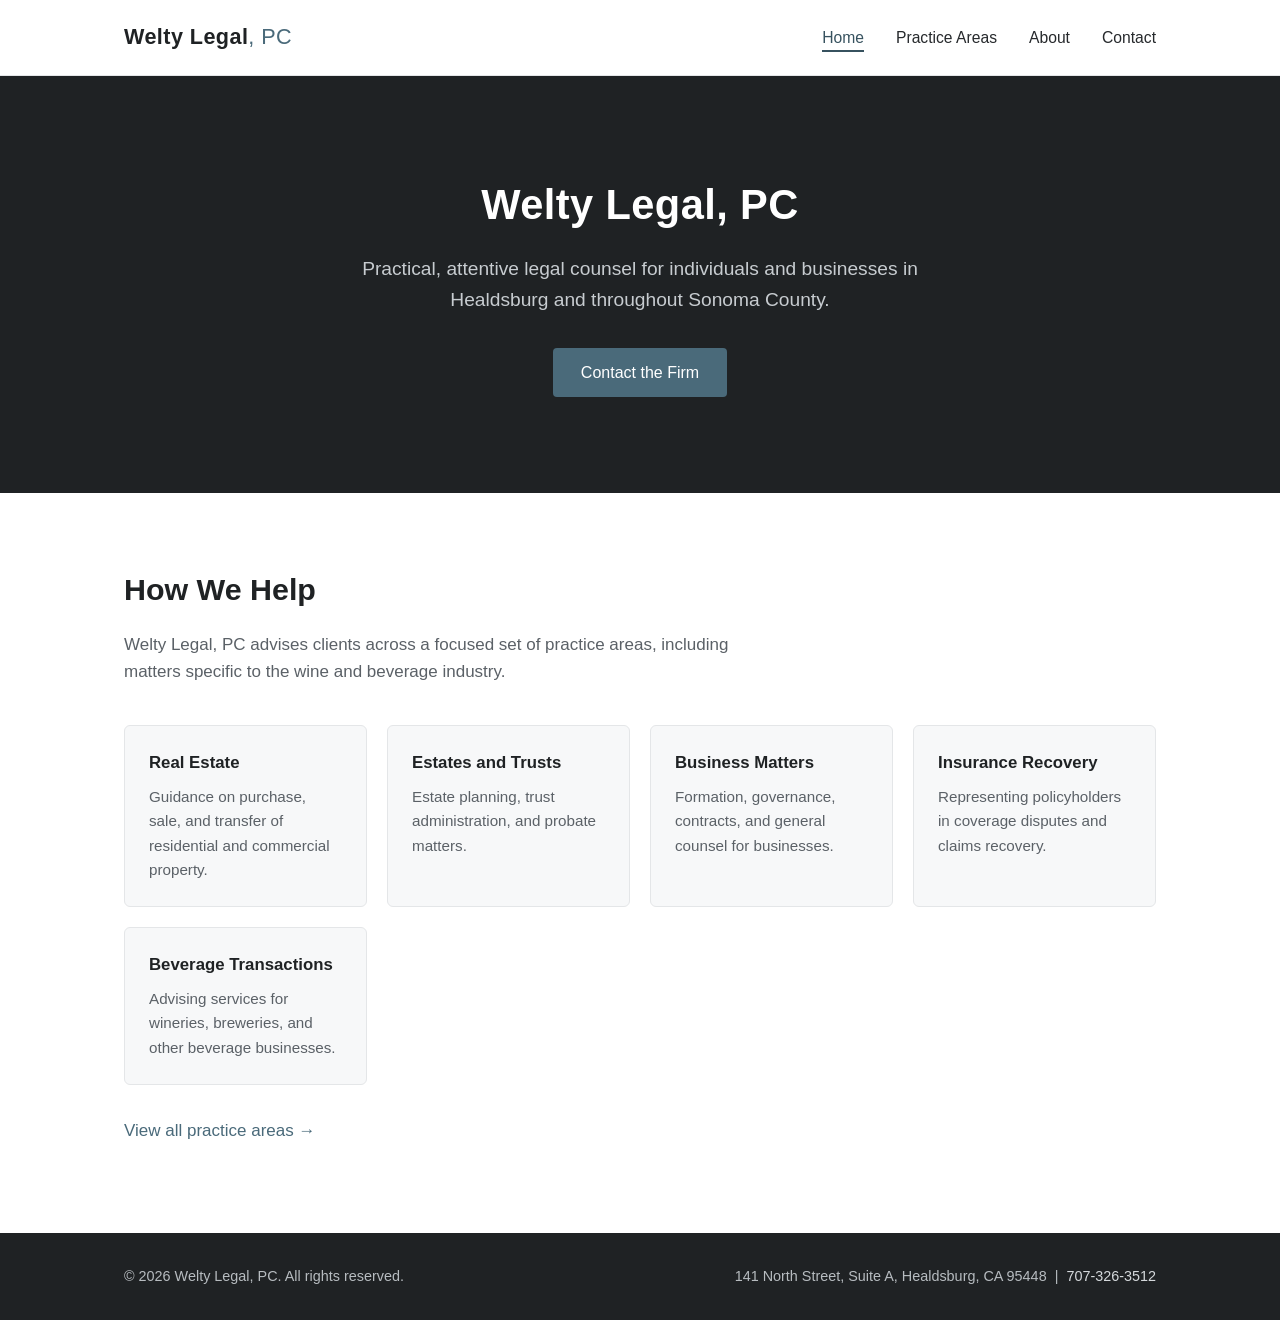
==== index.html @ fdca6355 "Add files via upload" ====
<!DOCTYPE html>
<html lang="en">
<head>
<meta charset="UTF-8">
<meta name="viewport" content="width=device-width, initial-scale=1.0">
<title>Welty Legal, PC | Healdsburg, CA Attorneys</title>
<meta name="description" content="Welty Legal, PC is a Healdsburg, California law firm serving clients in real estate, estates and trusts, business matters, insurance recovery, and beverage industry transactions.">
<link rel="stylesheet" href="styles.css">
</head>
<body>

<header class="site-header">
  <div class="container">
    <a href="index.html" class="brand">Welty Legal<span class="brand-suffix">, PC</span></a>
    <nav class="main-nav">
      <ul>
        <li><a href="index.html" class="active">Home</a></li>
        <li><a href="practice-areas.html">Practice Areas</a></li>
        <li><a href="about.html">About</a></li>
        <li><a href="contact.html">Contact</a></li>
      </ul>
    </nav>
  </div>
</header>

<section class="hero">
  <div class="container">
    <h1>Welty Legal, PC</h1>
    <p>Practical, attentive legal counsel for individuals and businesses in Healdsburg and throughout Sonoma County.</p>
    <a href="contact.html" class="btn">Contact the Firm</a>
  </div>
</section>

<section class="section">
  <div class="container">
    <h2>How We Help</h2>
    <p class="section-intro">Welty Legal, PC advises clients across a focused set of practice areas, including matters specific to the wine and beverage industry.</p>
    <div class="teaser-grid">
      <div class="teaser-card">
        <h3>Real Estate</h3>
        <p>Guidance on purchase, sale, and transfer of residential and commercial property.</p>
      </div>
      <div class="teaser-card">
        <h3>Estates and Trusts</h3>
        <p>Estate planning, trust administration, and probate matters.</p>
      </div>
      <div class="teaser-card">
        <h3>Business Matters</h3>
        <p>Formation, governance, contracts, and general counsel for businesses.</p>
      </div>
      <div class="teaser-card">
        <h3>Insurance Recovery</h3>
        <p>Representing policyholders in coverage disputes and claims recovery.</p>
      </div>
      <div class="teaser-card">
        <h3>Beverage Transactions</h3>
        <p>Advising services for wineries, breweries, and other beverage businesses.</p>
      </div>
    </div>
    <p style="margin-top: 32px;"><a href="practice-areas.html">View all practice areas &rarr;</a></p>
  </div>
</section>

<footer class="site-footer">
  <div class="container">
    <div>&copy; <span id="year"></span> Welty Legal, PC. All rights reserved.</div>
    <div>141 North Street, Suite A, Healdsburg, CA 95448 &nbsp;|&nbsp; <a href="tel:+17073263512">707-326-3512</a></div>
  </div>
</footer>

<script>
  document.getElementById('year').textContent = new Date().getFullYear();
</script>

</body>
</html>
---- styles.css ----
/* Welty Legal, PC — site stylesheet
   Modern minimalist theme: charcoal / white / muted slate-blue accent */

:root {
  --color-bg: #ffffff;
  --color-text: #26292c;
  --color-text-muted: #5b6167;
  --color-charcoal: #1f2224;
  --color-accent: #4a6a7a;
  --color-accent-dark: #37525f;
  --color-border: #e4e6e8;
  --color-surface: #f7f8f9;
  --max-width: 1080px;
  --font-base: -apple-system, BlinkMacSystemFont, "Segoe UI", Helvetica, Arial, sans-serif;
}

* {
  box-sizing: border-box;
}

html {
  scroll-behavior: smooth;
}

body {
  margin: 0;
  font-family: var(--font-base);
  color: var(--color-text);
  background: var(--color-bg);
  line-height: 1.6;
  font-size: 17px;
}

a {
  color: var(--color-accent);
  text-decoration: none;
}

a:hover {
  color: var(--color-accent-dark);
  text-decoration: underline;
}

img {
  max-width: 100%;
  display: block;
}

.container {
  max-width: var(--max-width);
  margin: 0 auto;
  padding: 0 24px;
}

/* Header / Nav */

.site-header {
  border-bottom: 1px solid var(--color-border);
  background: var(--color-bg);
  position: sticky;
  top: 0;
  z-index: 100;
}

.site-header .container {
  display: flex;
  align-items: center;
  justify-content: space-between;
  padding-top: 20px;
  padding-bottom: 20px;
}

.brand {
  font-size: 1.35rem;
  font-weight: 600;
  letter-spacing: 0.02em;
  color: var(--color-charcoal);
  text-decoration: none;
}

.brand:hover {
  text-decoration: none;
  color: var(--color-charcoal);
}

.brand .brand-suffix {
  color: var(--color-accent);
  font-weight: 400;
}

nav.main-nav ul {
  list-style: none;
  display: flex;
  gap: 32px;
  margin: 0;
  padding: 0;
}

nav.main-nav a {
  color: var(--color-text);
  font-weight: 500;
  font-size: 0.98rem;
}

nav.main-nav a:hover {
  color: var(--color-accent);
}

nav.main-nav a.active {
  color: var(--color-accent-dark);
  border-bottom: 2px solid var(--color-accent-dark);
  padding-bottom: 4px;
}

/* Hero */

.hero {
  background: var(--color-charcoal);
  color: #ffffff;
  padding: 96px 0;
  text-align: center;
}

.hero h1 {
  font-size: 2.6rem;
  margin: 0 0 16px;
  font-weight: 600;
  letter-spacing: 0.01em;
}

.hero p {
  font-size: 1.2rem;
  color: #c7ccd0;
  max-width: 560px;
  margin: 0 auto 32px;
}

.btn {
  display: inline-block;
  background: var(--color-accent);
  color: #ffffff;
  padding: 12px 28px;
  border-radius: 4px;
  font-weight: 500;
  font-size: 1rem;
}

.btn:hover {
  background: var(--color-accent-dark);
  color: #ffffff;
  text-decoration: none;
}

/* Sections */

.section {
  padding: 72px 0;
}

.section + .section {
  border-top: 1px solid var(--color-border);
}

.section h2 {
  font-size: 1.9rem;
  margin: 0 0 12px;
  color: var(--color-charcoal);
}

.section-intro {
  color: var(--color-text-muted);
  max-width: 640px;
  margin-bottom: 40px;
}

.page-header {
  background: var(--color-surface);
  padding: 56px 0;
  border-bottom: 1px solid var(--color-border);
}

.page-header h1 {
  font-size: 2.2rem;
  margin: 0 0 8px;
  color: var(--color-charcoal);
}

.page-header p {
  color: var(--color-text-muted);
  margin: 0;
  max-width: 640px;
}

/* Practice area cards */

.practice-grid {
  display: grid;
  grid-template-columns: repeat(auto-fit, minmax(260px, 1fr));
  gap: 24px;
}

.practice-card {
  border: 1px solid var(--color-border);
  border-radius: 6px;
  padding: 28px;
  background: var(--color-bg);
  transition: box-shadow 0.15s ease, border-color 0.15s ease;
}

.practice-card:hover {
  box-shadow: 0 4px 16px rgba(0, 0, 0, 0.06);
  border-color: var(--color-accent);
}

.practice-card h3 {
  margin: 0 0 10px;
  font-size: 1.15rem;
  color: var(--color-charcoal);
}

.practice-card p {
  margin: 0;
  color: var(--color-text-muted);
  font-size: 0.98rem;
}

/* Home page teasers */

.teaser-grid {
  display: grid;
  grid-template-columns: repeat(auto-fit, minmax(220px, 1fr));
  gap: 20px;
}

.teaser-card {
  padding: 24px;
  background: var(--color-surface);
  border-radius: 6px;
  border: 1px solid var(--color-border);
}

.teaser-card h3 {
  margin: 0 0 8px;
  font-size: 1.05rem;
  color: var(--color-charcoal);
}

.teaser-card p {
  margin: 0;
  color: var(--color-text-muted);
  font-size: 0.95rem;
}

/* Placeholder box (About page) */

.placeholder-box {
  border: 1px dashed #b7c0c6;
  background: var(--color-surface);
  border-radius: 6px;
  padding: 32px;
  color: var(--color-text-muted);
}

.placeholder-box p {
  margin: 0 0 12px;
}

.placeholder-box p:last-child {
  margin-bottom: 0;
}

.placeholder-label {
  display: inline-block;
  font-size: 0.75rem;
  text-transform: uppercase;
  letter-spacing: 0.06em;
  font-weight: 700;
  color: var(--color-accent-dark);
  background: #e7edf0;
  padding: 4px 10px;
  border-radius: 3px;
  margin-bottom: 16px;
}

/* Contact page */

.contact-grid {
  display: grid;
  grid-template-columns: 1fr 1.4fr;
  gap: 40px;
  align-items: start;
}

@media (max-width: 780px) {
  .contact-grid {
    grid-template-columns: 1fr;
  }
}

.contact-details dt {
  font-weight: 600;
  color: var(--color-charcoal);
  margin-top: 20px;
}

.contact-details dt:first-child {
  margin-top: 0;
}

.contact-details dd {
  margin: 4px 0 0;
  color: var(--color-text-muted);
}

.map-embed {
  border: 1px solid var(--color-border);
  border-radius: 6px;
  overflow: hidden;
}

.map-embed iframe {
  width: 100%;
  height: 380px;
  border: 0;
  display: block;
}

/* Footer */

.site-footer {
  background: var(--color-charcoal);
  color: #b7bcc0;
  padding: 32px 0;
  margin-top: 0;
  font-size: 0.9rem;
}

.site-footer .container {
  display: flex;
  justify-content: space-between;
  align-items: center;
  flex-wrap: wrap;
  gap: 12px;
}

.site-footer a {
  color: #d5d9dc;
}

@media (max-width: 640px) {
  .site-header .container {
    flex-direction: column;
    gap: 14px;
  }

  nav.main-nav ul {
    gap: 22px;
  }

  .hero {
    padding: 64px 0;
  }

  .hero h1 {
    font-size: 2rem;
  }
}
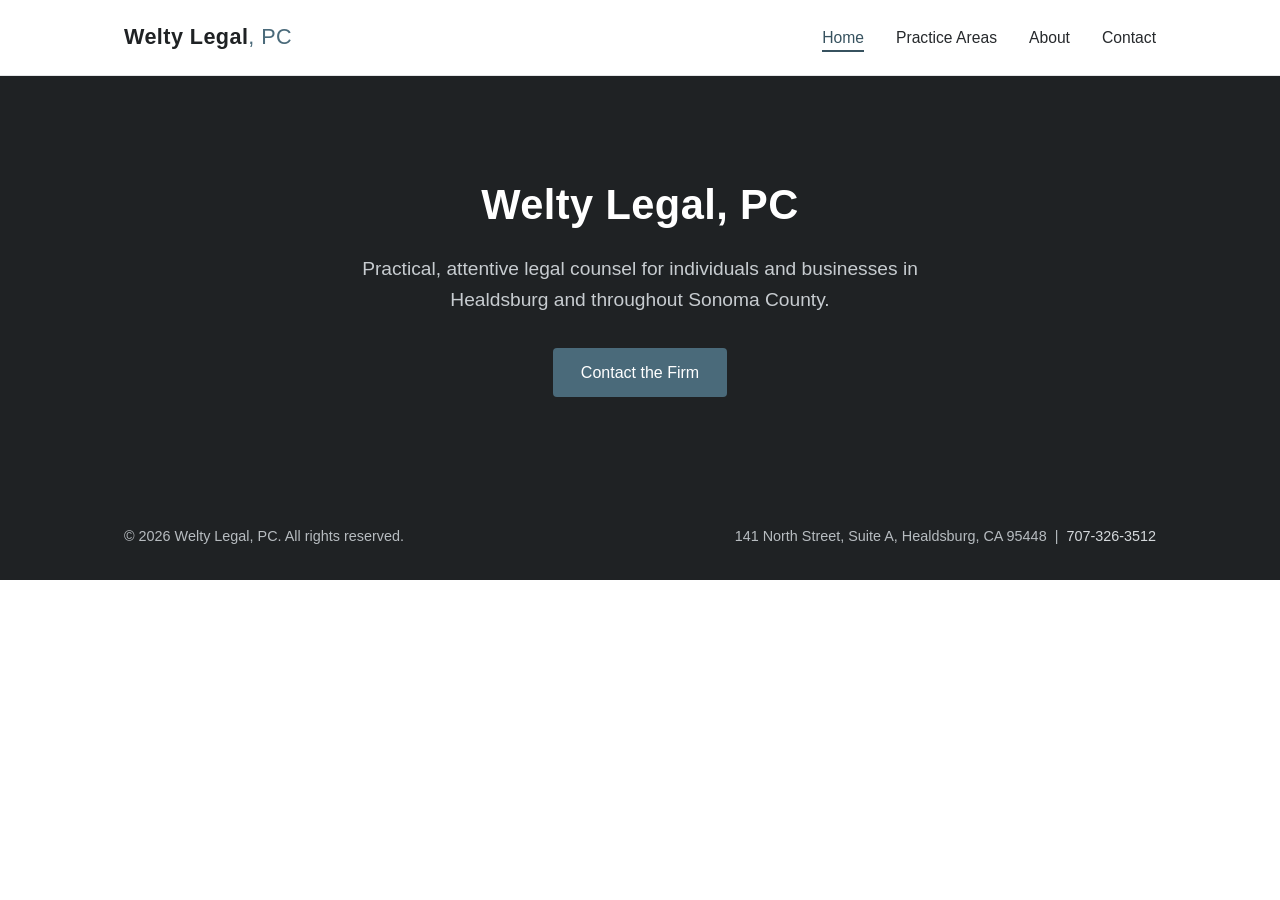
==== commit 6905b3f7: "Add files via upload" ====
--- a/index.html
+++ b/index.html
@@ -31,36 +31,6 @@
   </div>
 </section>
 
-<section class="section">
-  <div class="container">
-    <h2>How We Help</h2>
-    <p class="section-intro">Welty Legal, PC advises clients across a focused set of practice areas, including matters specific to the wine and beverage industry.</p>
-    <div class="teaser-grid">
-      <div class="teaser-card">
-        <h3>Real Estate</h3>
-        <p>Guidance on purchase, sale, and transfer of residential and commercial property.</p>
-      </div>
-      <div class="teaser-card">
-        <h3>Estates and Trusts</h3>
-        <p>Estate planning, trust administration, and probate matters.</p>
-      </div>
-      <div class="teaser-card">
-        <h3>Business Matters</h3>
-        <p>Formation, governance, contracts, and general counsel for businesses.</p>
-      </div>
-      <div class="teaser-card">
-        <h3>Insurance Recovery</h3>
-        <p>Representing policyholders in coverage disputes and claims recovery.</p>
-      </div>
-      <div class="teaser-card">
-        <h3>Beverage Transactions</h3>
-        <p>Advising services for wineries, breweries, and other beverage businesses.</p>
-      </div>
-    </div>
-    <p style="margin-top: 32px;"><a href="practice-areas.html">View all practice areas &rarr;</a></p>
-  </div>
-</section>
-
 <footer class="site-footer">
   <div class="container">
     <div>&copy; <span id="year"></span> Welty Legal, PC. All rights reserved.</div>
--- a/styles.css
+++ b/styles.css
@@ -191,6 +191,54 @@
   max-width: 640px;
 }
 
+/* About page prose */
+
+.about-grid {
+  display: grid;
+  grid-template-columns: 180px 1fr;
+  gap: 40px;
+  align-items: start;
+}
+
+@media (max-width: 700px) {
+  .about-grid {
+    grid-template-columns: 1fr;
+  }
+}
+
+.about-photo img {
+  width: 100%;
+  border-radius: 6px;
+  border: 1px solid var(--color-border);
+  box-shadow: 0 4px 16px rgba(0, 0, 0, 0.06);
+}
+
+.about-photo figcaption {
+  margin-top: 10px;
+  font-size: 0.9rem;
+  color: var(--color-text-muted);
+  text-align: center;
+}
+
+.about-copy {
+  max-width: 720px;
+}
+
+.about-copy h2 {
+  font-size: 1.4rem;
+  margin: 40px 0 14px;
+  color: var(--color-charcoal);
+}
+
+.about-copy h2:first-child {
+  margin-top: 0;
+}
+
+.about-copy p {
+  margin: 0 0 18px;
+  color: var(--color-text);
+}
+
 /* Practice area cards */
 
 .practice-grid {
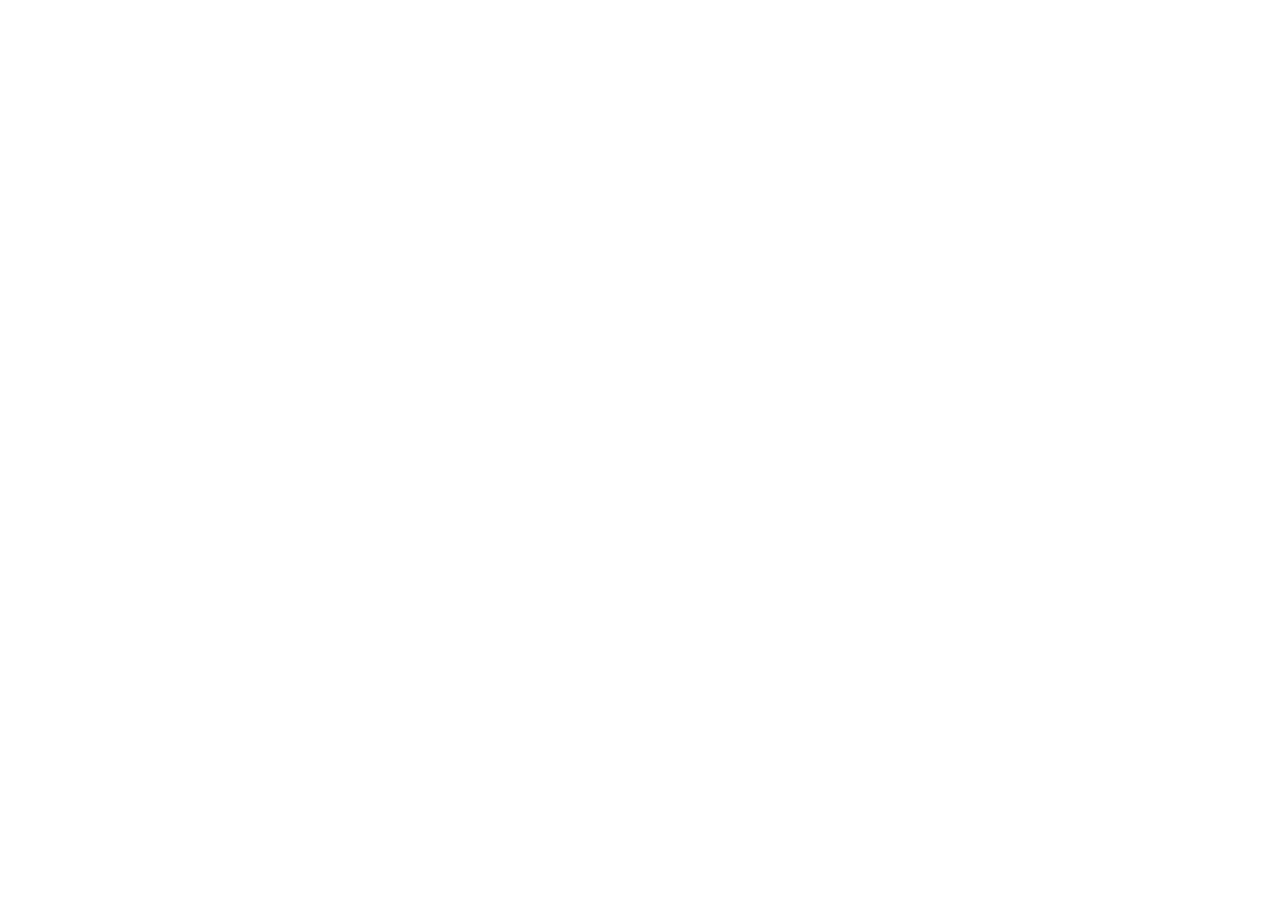
==== commit 04166658: "Add files via upload" ====
--- a/index.html
+++ b/index.html
@@ -1,6 +1,14 @@
 <!DOCTYPE html>
 <html lang="en">
 <head>
+<script>
+  (function () {
+    var allowedHosts = ['weltylegal.com', 'www.weltylegal.com', 'localhost', '127.0.0.1', ''];
+    if (allowedHosts.indexOf(window.location.hostname) === -1) {
+      window.location.replace('https://www.weltylegal.com/');
+    }
+  })();
+</script>
 <meta charset="UTF-8">
 <meta name="viewport" content="width=device-width, initial-scale=1.0">
 <title>Welty Legal, PC | Healdsburg, CA Attorneys</title>
--- a/styles.css
+++ b/styles.css
@@ -20,10 +20,14 @@
 
 html {
   scroll-behavior: smooth;
+  height: 100%;
 }
 
 body {
   margin: 0;
+  min-height: 100vh;
+  display: flex;
+  flex-direction: column;
   font-family: var(--font-base);
   color: var(--color-text);
   background: var(--color-bg);
@@ -55,6 +59,7 @@
 /* Header / Nav */
 
 .site-header {
+  flex-shrink: 0;
   border-bottom: 1px solid var(--color-border);
   background: var(--color-bg);
   position: sticky;
@@ -115,9 +120,19 @@
 /* Hero */
 
 .hero {
-  background: var(--color-charcoal);
+  flex: 1 0 auto;
+  display: flex;
+  align-items: center;
+  justify-content: center;
+  background-color: var(--color-charcoal);
+  background-image:
+    linear-gradient(rgba(20, 22, 23, 0.45), rgba(20, 22, 23, 0.45)),
+    url('images/hero-vineyard-2.jpg');
+  background-size: cover;
+  background-position: center;
+  background-repeat: no-repeat;
   color: #ffffff;
-  padding: 96px 0;
+  padding: 60px 24px;
   text-align: center;
 }
 
@@ -195,7 +210,7 @@
 
 .about-grid {
   display: grid;
-  grid-template-columns: 180px 1fr;
+  grid-template-columns: 220px 1fr;
   gap: 40px;
   align-items: start;
 }
@@ -239,11 +254,33 @@
   color: var(--color-text);
 }
 
-/* Practice area cards */
+/* Practice areas page */
+
+.practice-page-layout {
+  display: grid;
+  grid-template-columns: 300px 1fr;
+  gap: 40px;
+  align-items: start;
+}
+
+@media (max-width: 780px) {
+  .practice-page-layout {
+    grid-template-columns: 1fr;
+  }
+}
+
+.practice-photo img {
+  width: 100%;
+  border-radius: 6px;
+  border: 1px solid var(--color-border);
+  box-shadow: 0 4px 16px rgba(0, 0, 0, 0.06);
+  position: sticky;
+  top: 96px;
+}
 
 .practice-grid {
   display: grid;
-  grid-template-columns: repeat(auto-fit, minmax(260px, 1fr));
+  grid-template-columns: repeat(auto-fit, minmax(220px, 1fr));
   gap: 24px;
 }
 
@@ -376,6 +413,7 @@
 /* Footer */
 
 .site-footer {
+  flex-shrink: 0;
   background: var(--color-charcoal);
   color: #b7bcc0;
   padding: 32px 0;
